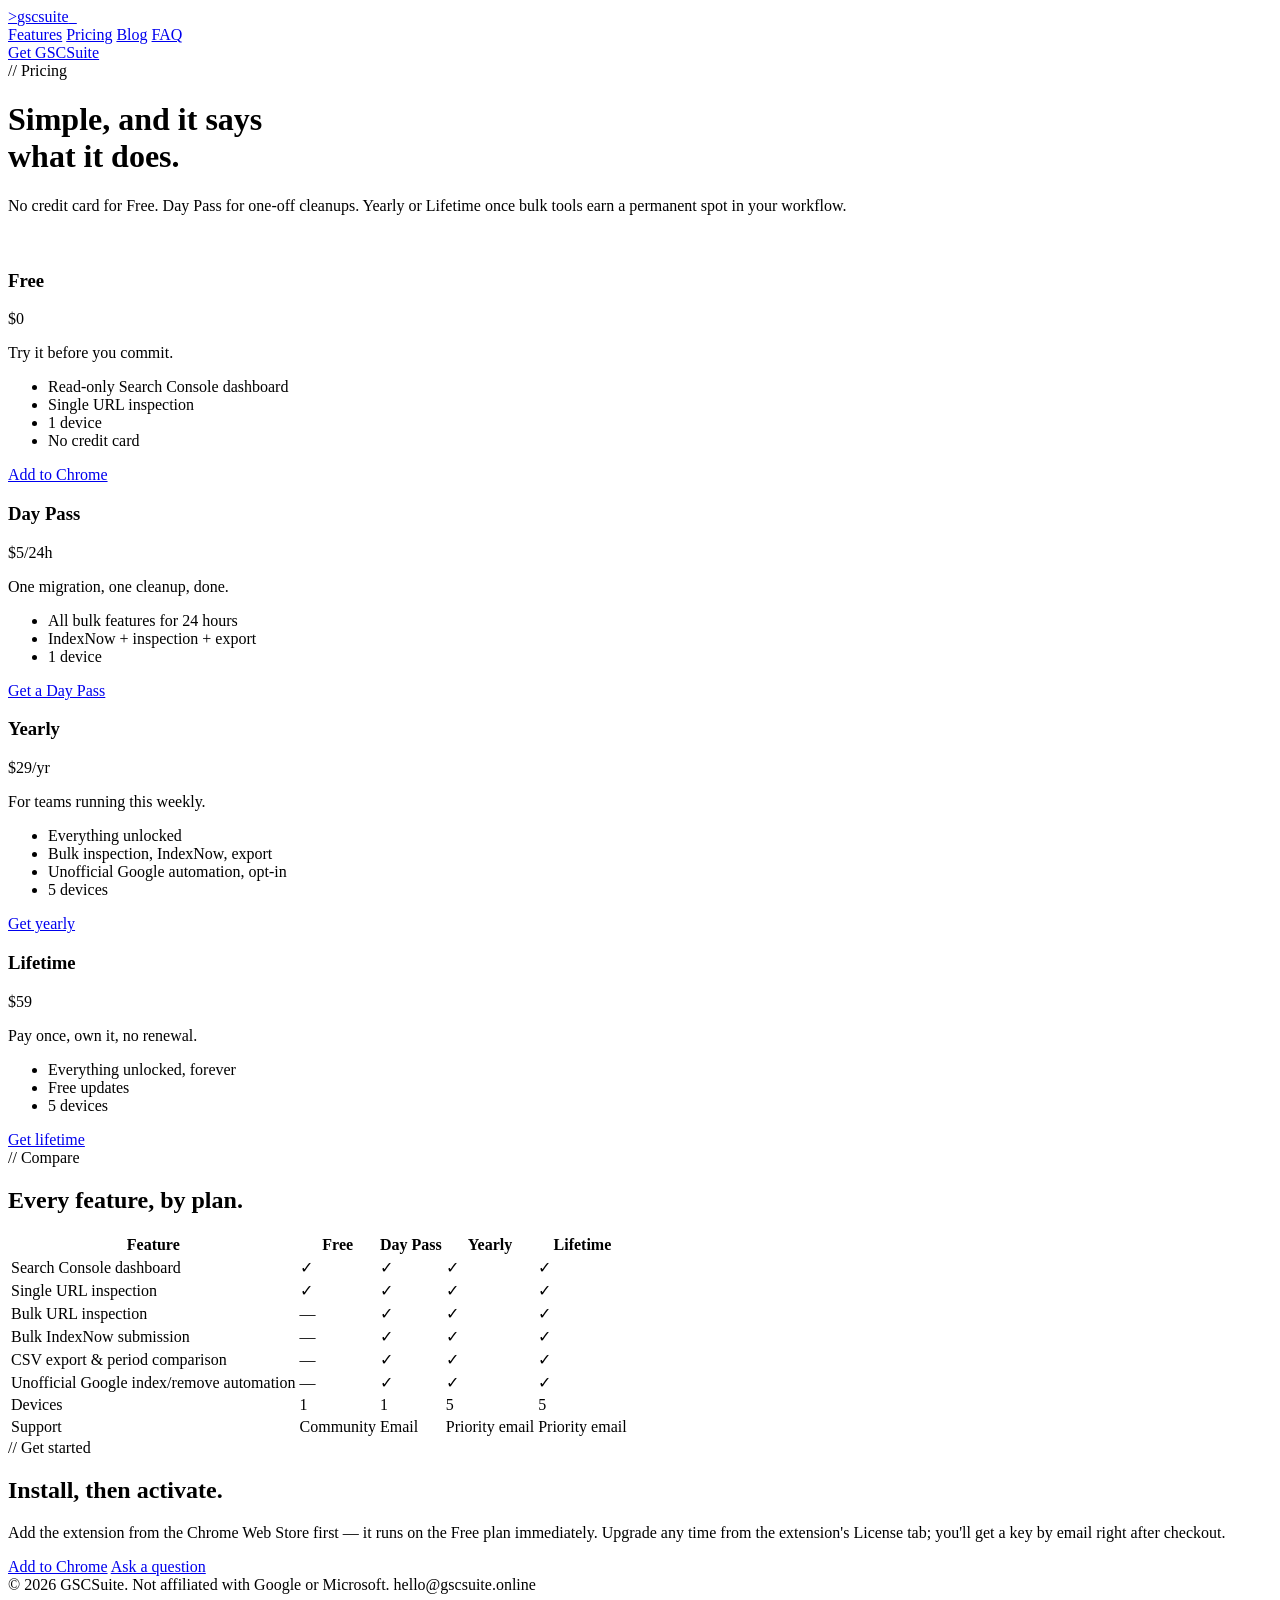
==== pricing.html @ ded8fa05 "Add files via upload" ====
<!DOCTYPE html>
<html lang="en">
<head>
<meta charset="UTF-8" />
<meta name="viewport" content="width=device-width, initial-scale=1" />
<title>Pricing — GSCSuite</title>
<meta name="description" content="Free tier, $29/yr, or $59 lifetime. 5 devices, no subscription lock-in on lifetime plans." />
<link rel="icon" href="/favicon.svg" type="image/svg+xml" />
<link rel="canonical" href="https://gscsuite.online/pricing.html" />
<link rel="stylesheet" href="/assets/site.css" />
</head>
<body>

<nav class="nav">
  <div class="wrap">
    <a href="/" class="logo"><span class="bracket">&gt;</span>gscsuite<span class="bracket">_</span></a>
    <div class="nav-links">
      <a href="/#features">Features</a>
      <a href="/pricing.html">Pricing</a>
      <a href="/blog/">Blog</a>
      <a href="/#faq">FAQ</a>
    </div>
    <a href="/pricing.html" class="nav-cta">Get GSCSuite</a>
  </div>
</nav>

<header class="hero" style="padding-bottom:20px;">
  <div class="wrap">
    <span class="eyebrow">// Pricing</span>
    <h1 style="max-width:16ch;">Simple, and it says what it does.</h1>
    <p class="lead">No credit card for Free. Day Pass for one-off cleanups. Yearly or Lifetime once bulk tools earn a permanent spot in your workflow.</p>
  </div>
</header>

<section style="padding-top:0;">
  <div class="wrap">
    <div class="pricing-grid" style="grid-template-columns: repeat(4, 1fr);">
      <div class="price-card">
        <h3>Free</h3>
        <div class="price-amount">$0</div>
        <p class="desc">Try it before you commit.</p>
        <ul class="price-list">
          <li>Read-only Search Console dashboard</li>
          <li>Single URL inspection</li>
          <li>1 device</li>
          <li>No credit card</li>
        </ul>
        <a href="#install" class="btn btn-ghost">Add to Chrome</a>
      </div>
      <div class="price-card">
        <h3>Day Pass</h3>
        <div class="price-amount">$5<span>/24h</span></div>
        <p class="desc">One migration, one cleanup, done.</p>
        <ul class="price-list">
          <li>All bulk features for 24 hours</li>
          <li>IndexNow + inspection + export</li>
          <li>1 device</li>
        </ul>
        <a href="#install" class="btn btn-ghost">Get a Day Pass</a>
      </div>
      <div class="price-card featured">
        <h3>Yearly</h3>
        <div class="price-amount">$29<span>/yr</span></div>
        <p class="desc">For teams running this weekly.</p>
        <ul class="price-list">
          <li>Everything unlocked</li>
          <li>Bulk inspection, IndexNow, export</li>
          <li>Unofficial Google automation, opt-in</li>
          <li>5 devices</li>
        </ul>
        <a href="#install" class="btn btn-primary">Get yearly</a>
      </div>
      <div class="price-card">
        <h3>Lifetime</h3>
        <div class="price-amount">$59</div>
        <p class="desc">Pay once, own it, no renewal.</p>
        <ul class="price-list">
          <li>Everything unlocked, forever</li>
          <li>Free updates</li>
          <li>5 devices</li>
        </ul>
        <a href="#install" class="btn btn-ghost">Get lifetime</a>
      </div>
    </div>
  </div>
</section>

<section>
  <div class="wrap">
    <div class="section-head">
      <span class="eyebrow">// Compare</span>
      <h2>Every feature, by plan.</h2>
    </div>
    <table class="compare-table">
      <thead><tr><th>Feature</th><th>Free</th><th>Day Pass</th><th>Yearly</th><th>Lifetime</th></tr></thead>
      <tbody>
        <tr><td>Search Console dashboard</td><td class="yes">✓</td><td class="yes">✓</td><td class="yes">✓</td><td class="yes">✓</td></tr>
        <tr><td>Single URL inspection</td><td class="yes">✓</td><td class="yes">✓</td><td class="yes">✓</td><td class="yes">✓</td></tr>
        <tr><td>Bulk URL inspection</td><td class="no">—</td><td class="yes">✓</td><td class="yes">✓</td><td class="yes">✓</td></tr>
        <tr><td>Bulk IndexNow submission</td><td class="no">—</td><td class="yes">✓</td><td class="yes">✓</td><td class="yes">✓</td></tr>
        <tr><td>CSV export &amp; period comparison</td><td class="no">—</td><td class="yes">✓</td><td class="yes">✓</td><td class="yes">✓</td></tr>
        <tr><td>Unofficial Google index/remove automation</td><td class="no">—</td><td class="yes">✓</td><td class="yes">✓</td><td class="yes">✓</td></tr>
        <tr><td>Devices</td><td>1</td><td>1</td><td>5</td><td>5</td></tr>
        <tr><td>Support</td><td>Community</td><td>Email</td><td>Priority email</td><td>Priority email</td></tr>
      </tbody>
    </table>
  </div>
</section>

<section id="install">
  <div class="wrap">
    <div class="section-head">
      <span class="eyebrow">// Get started</span>
      <h2>Install, then activate.</h2>
      <p>Add the extension from the Chrome Web Store first — it runs on the Free plan immediately. Upgrade any time from the extension's License tab; you'll get a key by email right after checkout.</p>
    </div>
    <div class="hero-ctas">
      <a href="#" class="btn btn-primary">Add to Chrome</a>
      <a href="mailto:hello@gscsuite.online" class="btn btn-ghost">Ask a question</a>
    </div>
  </div>
</section>

<footer>
  <div class="wrap">
    <div class="footer-bottom">
      <span>© 2026 GSCSuite. Not affiliated with Google or Microsoft.</span>
      <span>hello@gscsuite.online</span>
    </div>
  </div>
</footer>

<script src="/assets/site.js"></script>
</body>
</html>
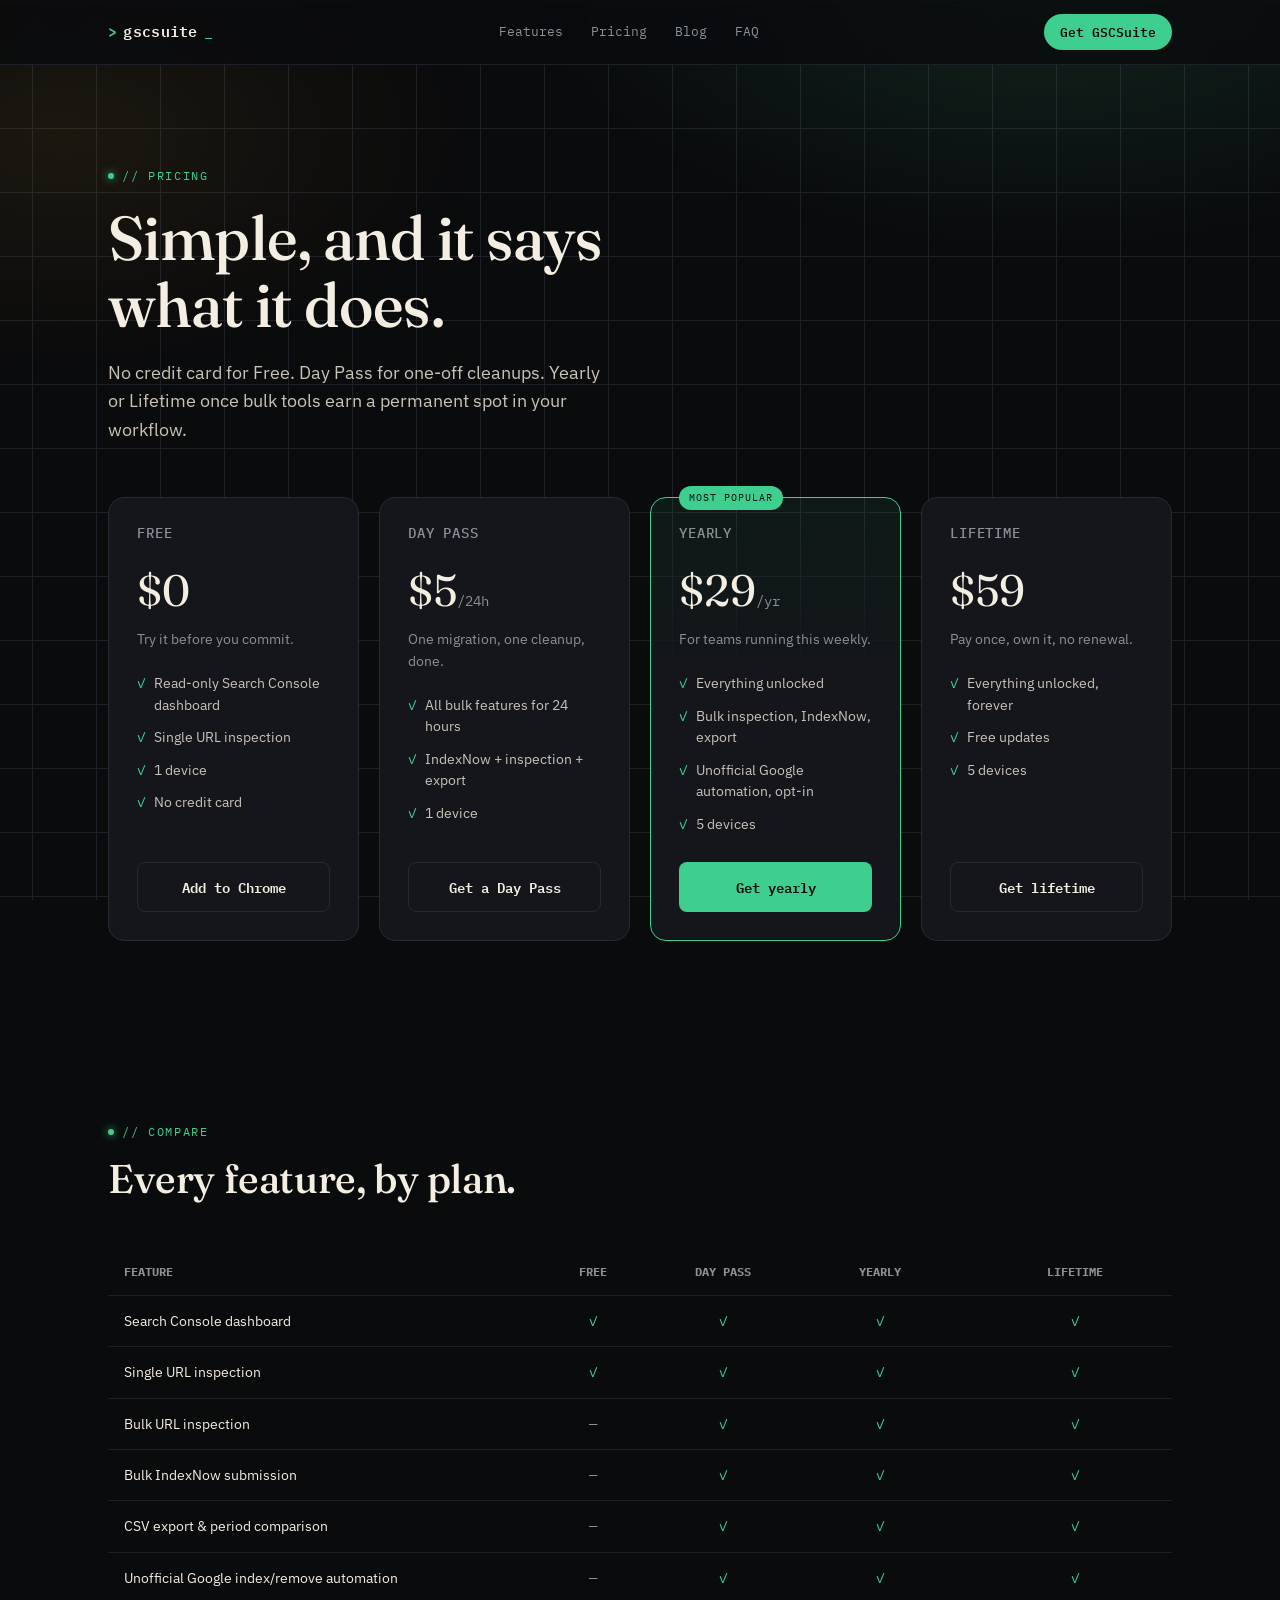
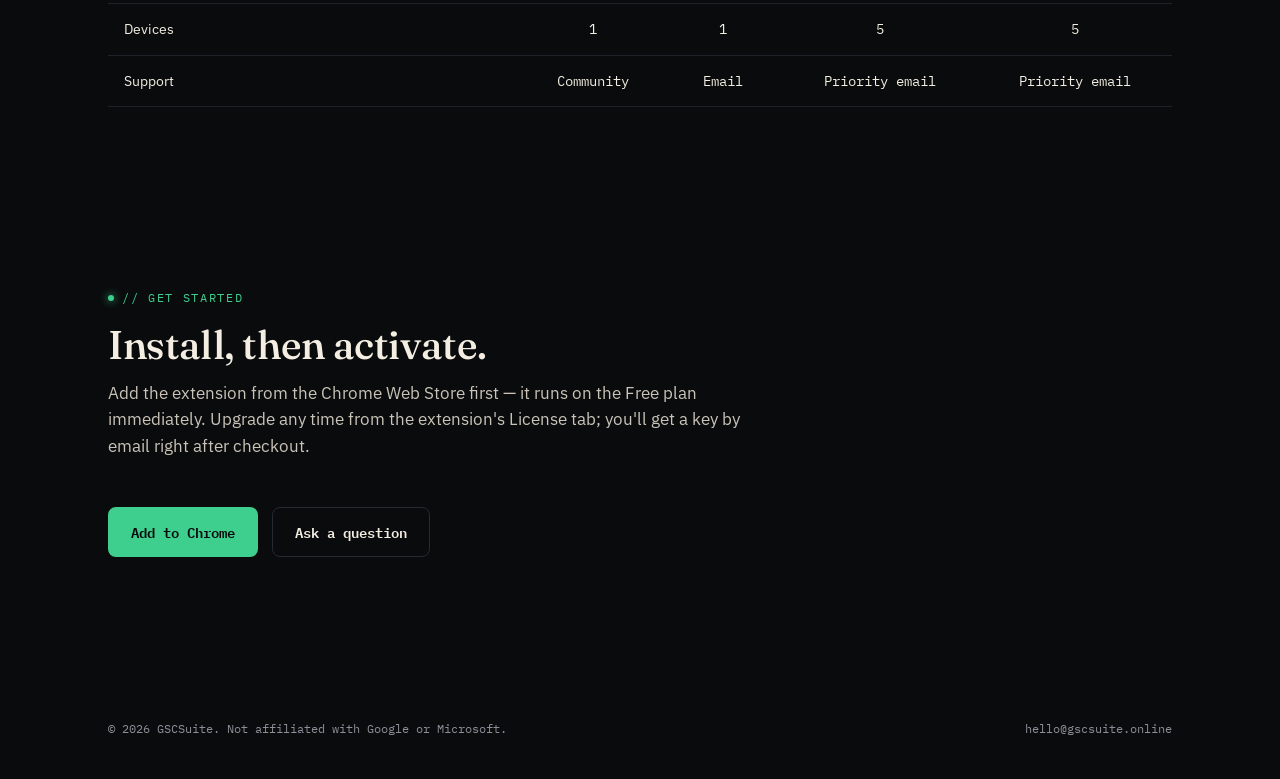
==== commit 3c15f37c: "Wire up live Stripe Payment Links on pricing page" ====
--- a/pricing.html
+++ b/pricing.html
@@ -56,7 +56,7 @@
           <li>IndexNow + inspection + export</li>
           <li>1 device</li>
         </ul>
-        <a href="#install" class="btn btn-ghost">Get a Day Pass</a>
+        <a href="https://buy.stripe.com/test_6oU14meqt6KbelLfqMaZi00" class="btn btn-ghost">Get a Day Pass</a>
       </div>
       <div class="price-card featured">
         <h3>Yearly</h3>
@@ -68,7 +68,7 @@
           <li>Unofficial Google automation, opt-in</li>
           <li>5 devices</li>
         </ul>
-        <a href="#install" class="btn btn-primary">Get yearly</a>
+        <a href="https://buy.stripe.com/test_14AeVcaadgKL1yZ0vSaZi01" class="btn btn-primary">Get yearly</a>
       </div>
       <div class="price-card">
         <h3>Lifetime</h3>
@@ -79,7 +79,7 @@
           <li>Free updates</li>
           <li>5 devices</li>
         </ul>
-        <a href="#install" class="btn btn-ghost">Get lifetime</a>
+        <a href="https://buy.stripe.com/test_8x27sK5TX1pR91r3I4aZi02" class="btn btn-ghost">Get lifetime</a>
       </div>
     </div>
   </div>
--- a/assets/site.css
+++ b/assets/site.css
@@ -0,0 +1,312 @@
+/* ==========================================================================
+   GSCSuite — design system
+   "Control room" aesthetic: diagnostic readouts, status ticks, schematic
+   grid texture. The visual language mirrors the product's core promise —
+   every claim is either a verified green tick or a flagged amber warning.
+   ========================================================================== */
+
+@import url('https://fonts.googleapis.com/css2?family=Fraunces:ital,opsz,wght@0,9..144,400;0,9..144,500;0,9..144,600;1,9..144,500&family=IBM+Plex+Mono:wght@400;500;600&family=IBM+Plex+Sans:wght@400;500;600;700&display=swap');
+
+:root {
+  --ink: #0a0b0d;
+  --ink-2: #0e1013;
+  --surface: #14161b;
+  --surface-2: #1b1e24;
+  --border: #262a31;
+  --border-soft: #1e2127;
+  --text: #f3ede2;
+  --text-dim: #c9c3b8;
+  --text-muted: #8b9098;
+  --green: #3ecf8e;
+  --green-dim: #2a8f63;
+  --amber: #f5a524;
+  --amber-dim: #b5791a;
+  --red: #ef5a5a;
+
+  --mono: 'IBM Plex Mono', ui-monospace, SFMono-Regular, Menlo, monospace;
+  --sans: 'IBM Plex Sans', -apple-system, sans-serif;
+  --serif: 'Fraunces', Georgia, serif;
+
+  --radius: 10px;
+  --radius-lg: 16px;
+  --container: 1120px;
+}
+
+* { box-sizing: border-box; margin: 0; padding: 0; }
+
+html { scroll-behavior: smooth; }
+
+body {
+  background: var(--ink);
+  color: var(--text);
+  font-family: var(--sans);
+  font-size: 16px;
+  line-height: 1.6;
+  -webkit-font-smoothing: antialiased;
+  background-image:
+    linear-gradient(var(--border-soft) 1px, transparent 1px),
+    linear-gradient(90deg, var(--border-soft) 1px, transparent 1px);
+  background-size: 64px 64px;
+  background-position: center top;
+  background-attachment: fixed;
+}
+
+body::before {
+  content: "";
+  position: fixed;
+  inset: 0;
+  pointer-events: none;
+  z-index: 0;
+  background:
+    radial-gradient(ellipse 900px 500px at 82% -5%, rgba(62, 207, 142, 0.14), transparent 60%),
+    radial-gradient(ellipse 700px 400px at 5% 15%, rgba(245, 165, 36, 0.08), transparent 60%);
+}
+
+.wrap { max-width: var(--container); margin: 0 auto; padding: 0 28px; position: relative; z-index: 1; }
+
+a { color: inherit; text-decoration: none; }
+
+img, svg { display: block; max-width: 100%; }
+
+h1, h2, h3, h4 { font-family: var(--serif); font-weight: 500; line-height: 1.08; letter-spacing: -0.01em; }
+
+.eyebrow {
+  font-family: var(--mono);
+  font-size: 12px;
+  letter-spacing: 0.14em;
+  text-transform: uppercase;
+  color: var(--green);
+  display: inline-flex;
+  align-items: center;
+  gap: 8px;
+}
+.eyebrow.amber { color: var(--amber); }
+.eyebrow::before {
+  content: "";
+  width: 6px; height: 6px;
+  border-radius: 50%;
+  background: currentColor;
+  box-shadow: 0 0 8px currentColor;
+}
+
+/* ---------- nav ---------- */
+.nav {
+  position: sticky; top: 0; z-index: 50;
+  backdrop-filter: blur(10px);
+  background: rgba(10, 11, 13, 0.78);
+  border-bottom: 1px solid var(--border-soft);
+}
+.nav .wrap { display: flex; align-items: center; justify-content: space-between; height: 64px; }
+.logo { font-family: var(--mono); font-weight: 600; font-size: 15px; letter-spacing: 0.02em; display: flex; align-items: center; gap: 6px; }
+.logo .bracket { color: var(--green); }
+.nav-links { display: flex; gap: 28px; font-family: var(--mono); font-size: 13px; color: var(--text-muted); }
+.nav-links a:hover { color: var(--text); }
+.nav-cta {
+  font-family: var(--mono); font-size: 13px; font-weight: 600;
+  background: var(--green); color: var(--ink);
+  padding: 8px 16px; border-radius: 999px;
+}
+.nav-cta:hover { background: #56dba1; }
+.nav-toggle { display: none; }
+
+/* ---------- buttons ---------- */
+.btn {
+  display: inline-flex; align-items: center; gap: 8px;
+  font-family: var(--mono); font-size: 14px; font-weight: 600;
+  padding: 13px 22px; border-radius: 8px;
+  border: 1px solid transparent;
+  cursor: pointer;
+}
+.btn-primary { background: var(--green); color: var(--ink); }
+.btn-primary:hover { background: #56dba1; }
+.btn-ghost { border-color: var(--border); color: var(--text); }
+.btn-ghost:hover { border-color: var(--text-muted); }
+
+/* ---------- hero ---------- */
+.hero { padding: 96px 0 72px; }
+.hero-grid { display: grid; grid-template-columns: 1.05fr 0.95fr; gap: 56px; align-items: center; }
+.hero h1 { font-size: clamp(38px, 5vw, 62px); margin: 18px 0 20px; }
+.hero h1 em { font-style: normal; color: var(--green); }
+.hero p.lead { font-size: 18px; color: var(--text-dim); max-width: 46ch; margin-bottom: 32px; }
+.hero-ctas { display: flex; gap: 14px; flex-wrap: wrap; margin-bottom: 18px; }
+.hero-note { font-family: var(--mono); font-size: 12px; color: var(--text-muted); }
+
+/* status readout panel */
+.readout {
+  background: var(--surface);
+  border: 1px solid var(--border);
+  border-radius: var(--radius-lg);
+  overflow: hidden;
+  box-shadow: 0 30px 80px -30px rgba(0,0,0,0.6);
+}
+.readout-head {
+  display: flex; align-items: center; gap: 8px;
+  padding: 12px 16px;
+  border-bottom: 1px solid var(--border);
+  font-family: var(--mono); font-size: 11px; color: var(--text-muted);
+}
+.readout-head .dot { width: 8px; height: 8px; border-radius: 50%; background: var(--border); }
+.readout-body { padding: 6px 0; }
+.readout-row {
+  display: flex; align-items: center; gap: 10px;
+  padding: 11px 18px;
+  font-family: var(--mono); font-size: 12.5px;
+  border-left: 2px solid transparent;
+  opacity: 0;
+  animation: rowIn 0.5s ease forwards;
+}
+.readout-row.ok { border-left-color: var(--green); }
+.readout-row.warn { border-left-color: var(--amber); }
+.readout-row .tag { color: var(--text-muted); flex: 1; }
+.readout-row .status { font-weight: 600; }
+.readout-row.ok .status { color: var(--green); }
+.readout-row.warn .status { color: var(--amber); }
+.readout-row .ms { color: var(--text-muted); font-size: 11px; }
+.readout-row:nth-child(1){animation-delay:.1s} .readout-row:nth-child(2){animation-delay:.25s}
+.readout-row:nth-child(3){animation-delay:.4s} .readout-row:nth-child(4){animation-delay:.55s}
+.readout-row:nth-child(5){animation-delay:.7s} .readout-row:nth-child(6){animation-delay:.85s}
+@keyframes rowIn { from { opacity: 0; transform: translateX(-6px);} to { opacity:1; transform:none; } }
+.readout-cursor { padding: 10px 18px; font-family: var(--mono); font-size: 12.5px; color: var(--text-muted); }
+.readout-cursor::after { content: "_"; animation: blink 1s step-start infinite; color: var(--green); }
+@keyframes blink { 50% { opacity: 0; } }
+
+/* ---------- sections ---------- */
+section { padding: 88px 0; position: relative; }
+.section-head { max-width: 640px; margin-bottom: 48px; }
+.section-head h2 { font-size: clamp(28px, 3.4vw, 40px); margin-top: 14px; }
+.section-head p { color: var(--text-dim); margin-top: 14px; font-size: 16.5px; }
+
+.divider { height: 1px; background: linear-gradient(90deg, transparent, var(--border), transparent); }
+
+/* thesis / pull-quote */
+.thesis {
+  border-top: 1px solid var(--border-soft);
+  border-bottom: 1px solid var(--border-soft);
+}
+.thesis blockquote {
+  font-family: var(--serif); font-style: italic;
+  font-size: clamp(24px, 3.2vw, 34px);
+  line-height: 1.35; color: var(--text);
+  max-width: 780px;
+}
+.thesis cite { display: block; margin-top: 22px; font-family: var(--mono); font-size: 13px; color: var(--text-muted); font-style: normal; }
+
+/* trust split: official vs unofficial */
+.trust-grid { display: grid; grid-template-columns: 1fr 1fr; gap: 20px; }
+.trust-col { border: 1px solid var(--border); border-radius: var(--radius-lg); padding: 26px; background: var(--surface); }
+.trust-col.official { border-top: 3px solid var(--green); }
+.trust-col.unofficial { border-top: 3px solid var(--amber); }
+.trust-col h3 { font-family: var(--mono); text-transform: uppercase; font-size: 14px; letter-spacing: 0.06em; margin-bottom: 4px; }
+.trust-col.official h3 { color: var(--green); }
+.trust-col.unofficial h3 { color: var(--amber); }
+.trust-col .sub { font-size: 13px; color: var(--text-muted); margin-bottom: 22px; }
+.trust-item { display: flex; gap: 12px; padding: 14px 0; border-top: 1px solid var(--border-soft); }
+.trust-item:first-of-type { border-top: none; }
+.trust-item .name { font-weight: 600; font-size: 14.5px; }
+.trust-item .desc { color: var(--text-muted); font-size: 13.5px; margin-top: 3px; }
+.trust-item .mark { font-family: var(--mono); font-size: 13px; flex-shrink: 0; width: 20px; }
+.trust-col.official .mark { color: var(--green); }
+.trust-col.unofficial .mark { color: var(--amber); }
+
+/* how it works */
+.steps { display: grid; grid-template-columns: repeat(4, 1fr); gap: 24px; counter-reset: step; }
+.step { position: relative; padding-top: 44px; }
+.step::before {
+  counter-increment: step; content: counter(step, decimal-leading-zero);
+  font-family: var(--mono); font-size: 13px; color: var(--green);
+  position: absolute; top: 0; left: 0;
+}
+.step::after { content: ""; position: absolute; top: 8px; left: 34px; right: -24px; height: 1px; background: var(--border); }
+.step:last-child::after { display: none; }
+.step h4 { font-size: 18px; margin-bottom: 8px; }
+.step p { color: var(--text-muted); font-size: 14px; }
+
+/* pricing */
+.pricing-grid { display: grid; grid-template-columns: repeat(3, 1fr); gap: 20px; }
+.price-card { border: 1px solid var(--border); border-radius: var(--radius-lg); padding: 28px; background: var(--surface); display: flex; flex-direction: column; }
+.price-card.featured { border-color: var(--green); background: linear-gradient(180deg, rgba(62,207,142,0.08), var(--surface) 40%); position: relative; }
+.price-card.featured::before {
+  content: "MOST POPULAR"; font-family: var(--mono); font-size: 10px; letter-spacing: 0.1em;
+  background: var(--green); color: var(--ink); padding: 4px 10px; border-radius: 999px;
+  position: absolute; top: -12px; left: 28px;
+}
+.price-card h3 { font-family: var(--mono); font-size: 14px; text-transform: uppercase; letter-spacing: 0.06em; color: var(--text-muted); margin-bottom: 14px; }
+.price-amount { font-family: var(--serif); font-size: 44px; margin-bottom: 4px; }
+.price-amount span { font-family: var(--mono); font-size: 14px; color: var(--text-muted); }
+.price-card .desc { color: var(--text-muted); font-size: 13.5px; margin-bottom: 22px; }
+.price-list { list-style: none; display: flex; flex-direction: column; gap: 11px; margin-bottom: 26px; flex: 1; }
+.price-list li { font-size: 13.5px; color: var(--text-dim); display: flex; gap: 9px; }
+.price-list li::before { content: "✓"; color: var(--green); font-family: var(--mono); }
+.price-card .btn { justify-content: center; }
+
+/* faq */
+.faq-item { border-bottom: 1px solid var(--border-soft); }
+.faq-q {
+  display: flex; align-items: center; justify-content: space-between;
+  padding: 22px 0; cursor: pointer; font-size: 16.5px; font-weight: 500;
+}
+.faq-q .plus { font-family: var(--mono); color: var(--green); transition: transform 0.25s ease; }
+.faq-item.open .plus { transform: rotate(45deg); }
+.faq-a { max-height: 0; overflow: hidden; transition: max-height 0.3s ease; color: var(--text-muted); font-size: 14.5px; line-height: 1.7; }
+.faq-a-inner { padding-bottom: 22px; max-width: 70ch; }
+
+/* footer cta band */
+.cta-band {
+  border-top: 1px solid var(--border-soft);
+  border-bottom: 1px solid var(--border-soft);
+  text-align: center; padding: 90px 0;
+}
+.cta-band h2 { font-size: clamp(30px, 4vw, 46px); margin-bottom: 18px; }
+.cta-band p { color: var(--text-muted); margin-bottom: 32px; }
+.cta-band .hero-ctas { justify-content: center; }
+
+footer { padding: 56px 0 40px; }
+.footer-grid { display: flex; justify-content: space-between; flex-wrap: wrap; gap: 32px; margin-bottom: 40px; }
+.footer-links { display: flex; gap: 48px; }
+.footer-col h5 { font-family: var(--mono); font-size: 12px; text-transform: uppercase; letter-spacing: 0.08em; color: var(--text-muted); margin-bottom: 14px; }
+.footer-col a { display: block; font-size: 13.5px; color: var(--text-dim); margin-bottom: 10px; }
+.footer-col a:hover { color: var(--text); }
+.footer-bottom { display: flex; justify-content: space-between; font-family: var(--mono); font-size: 12px; color: var(--text-muted); flex-wrap: wrap; gap: 10px; }
+
+/* blog */
+.blog-list { display: flex; flex-direction: column; }
+.blog-item { display: grid; grid-template-columns: 140px 1fr; gap: 24px; padding: 28px 0; border-top: 1px solid var(--border-soft); }
+.blog-item:first-child { border-top: none; }
+.blog-item time { font-family: var(--mono); font-size: 12px; color: var(--text-muted); }
+.blog-item h3 { font-size: 21px; margin-bottom: 8px; }
+.blog-item p { color: var(--text-muted); font-size: 14.5px; }
+.blog-item .tag { font-family: var(--mono); font-size: 11px; color: var(--green); margin-top: 10px; display: inline-block; }
+
+.article { max-width: 720px; margin: 0 auto; padding: 64px 28px 100px; }
+.article .eyebrow { margin-bottom: 18px; }
+.article h1 { font-size: clamp(32px, 5vw, 46px); margin-bottom: 18px; }
+.article .meta { font-family: var(--mono); font-size: 12.5px; color: var(--text-muted); margin-bottom: 44px; }
+.article h2 { font-size: 26px; margin: 42px 0 16px; }
+.article h3 { font-size: 20px; margin: 32px 0 12px; }
+.article p { color: var(--text-dim); margin-bottom: 18px; font-size: 16px; }
+.article ul, .article ol { color: var(--text-dim); margin: 0 0 18px 22px; }
+.article li { margin-bottom: 8px; }
+.article code { font-family: var(--mono); background: var(--surface-2); padding: 2px 6px; border-radius: 4px; font-size: 0.9em; }
+.article pre { background: var(--surface); border: 1px solid var(--border); border-radius: 10px; padding: 18px; overflow-x: auto; margin-bottom: 20px; }
+.article pre code { background: none; padding: 0; }
+.article blockquote { border-left: 3px solid var(--green); padding-left: 20px; font-style: italic; color: var(--text); margin: 24px 0; }
+.article table { width: 100%; border-collapse: collapse; margin-bottom: 24px; font-size: 14px; }
+.article th, .article td { text-align: left; padding: 10px 12px; border-bottom: 1px solid var(--border-soft); }
+.article th { font-family: var(--mono); font-size: 11px; text-transform: uppercase; color: var(--text-muted); }
+
+/* comparison table (pricing page) */
+.compare-table { width: 100%; border-collapse: collapse; }
+.compare-table th, .compare-table td { padding: 14px 16px; border-bottom: 1px solid var(--border-soft); font-size: 14px; text-align: center; }
+.compare-table th:first-child, .compare-table td:first-child { text-align: left; }
+.compare-table thead th { font-family: var(--mono); font-size: 12px; color: var(--text-muted); text-transform: uppercase; }
+.compare-table td:not(:first-child) { font-family: var(--mono); }
+.compare-table .yes { color: var(--green); }
+.compare-table .no { color: var(--text-muted); }
+
+@media (max-width: 860px) {
+  .hero-grid { grid-template-columns: 1fr; }
+  .trust-grid, .pricing-grid { grid-template-columns: 1fr; }
+  .steps { grid-template-columns: 1fr 1fr; }
+  .nav-links { display: none; }
+  .blog-item { grid-template-columns: 1fr; }
+}
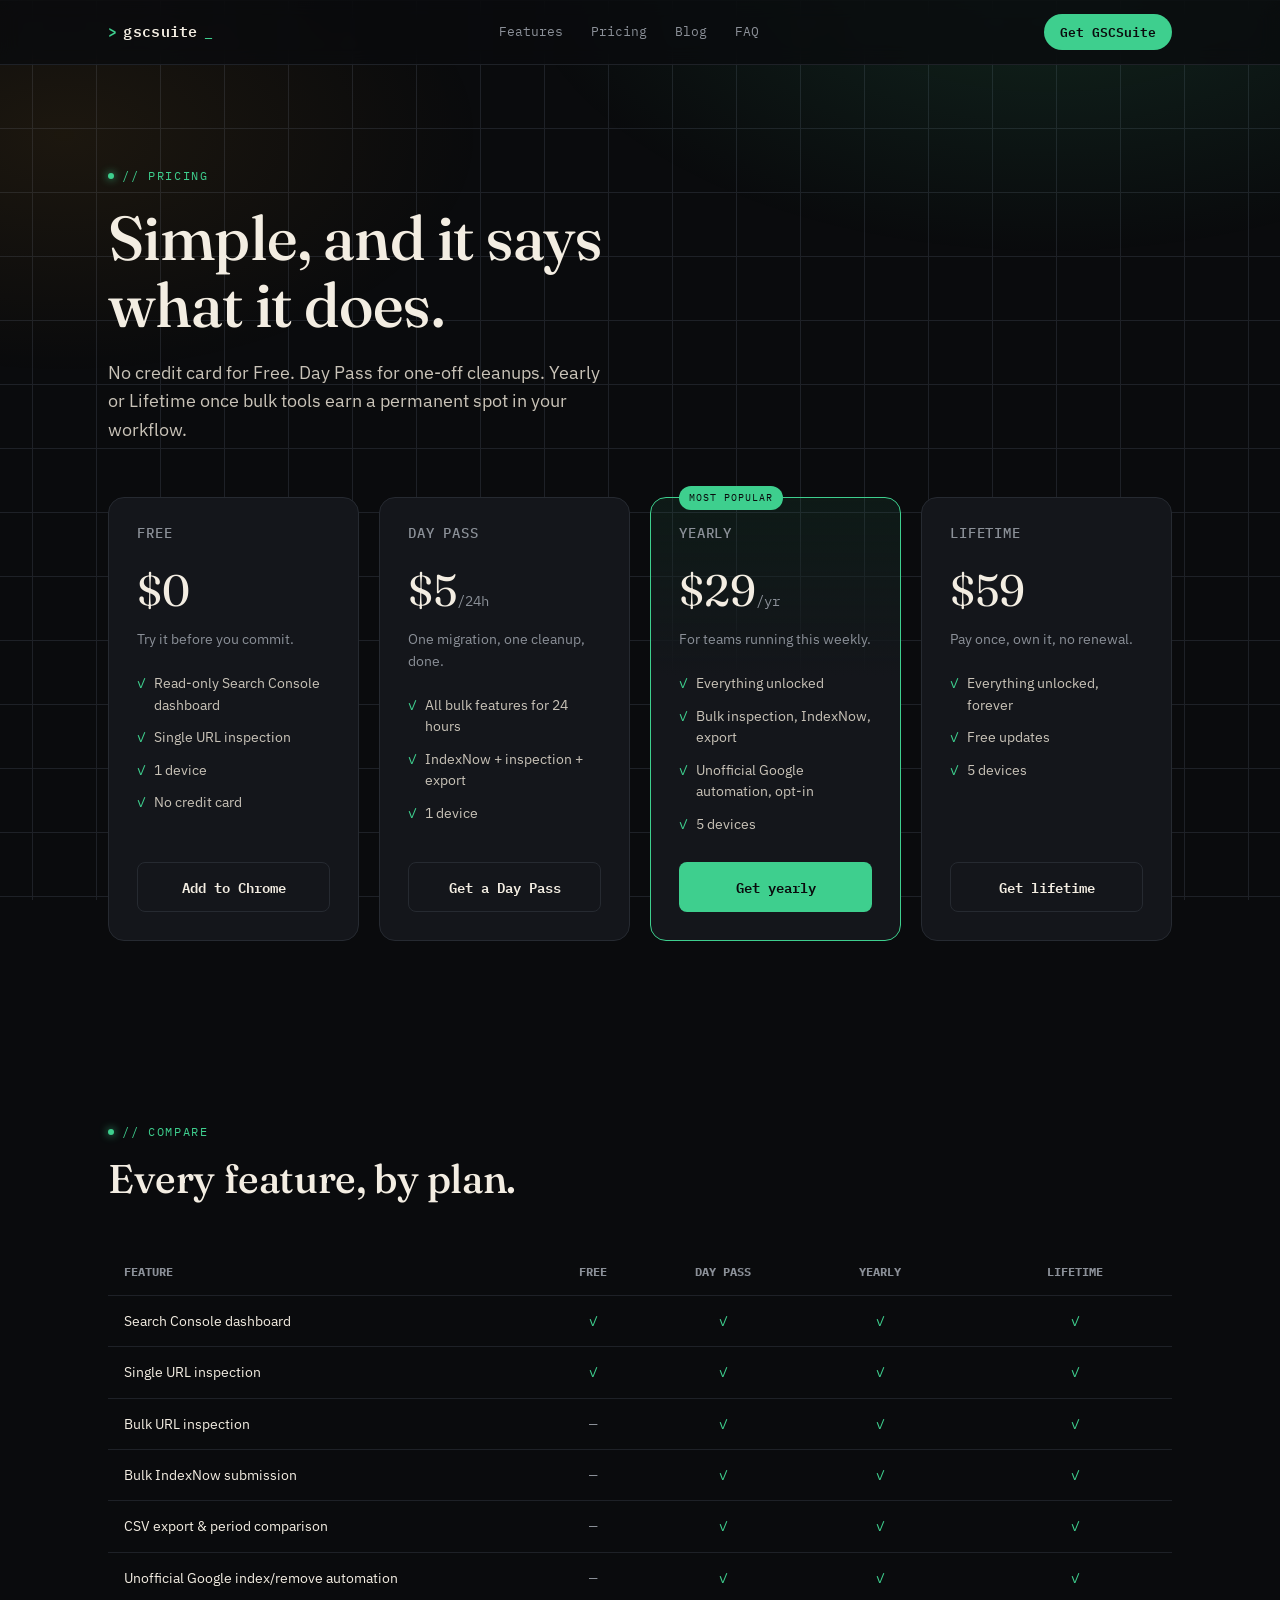
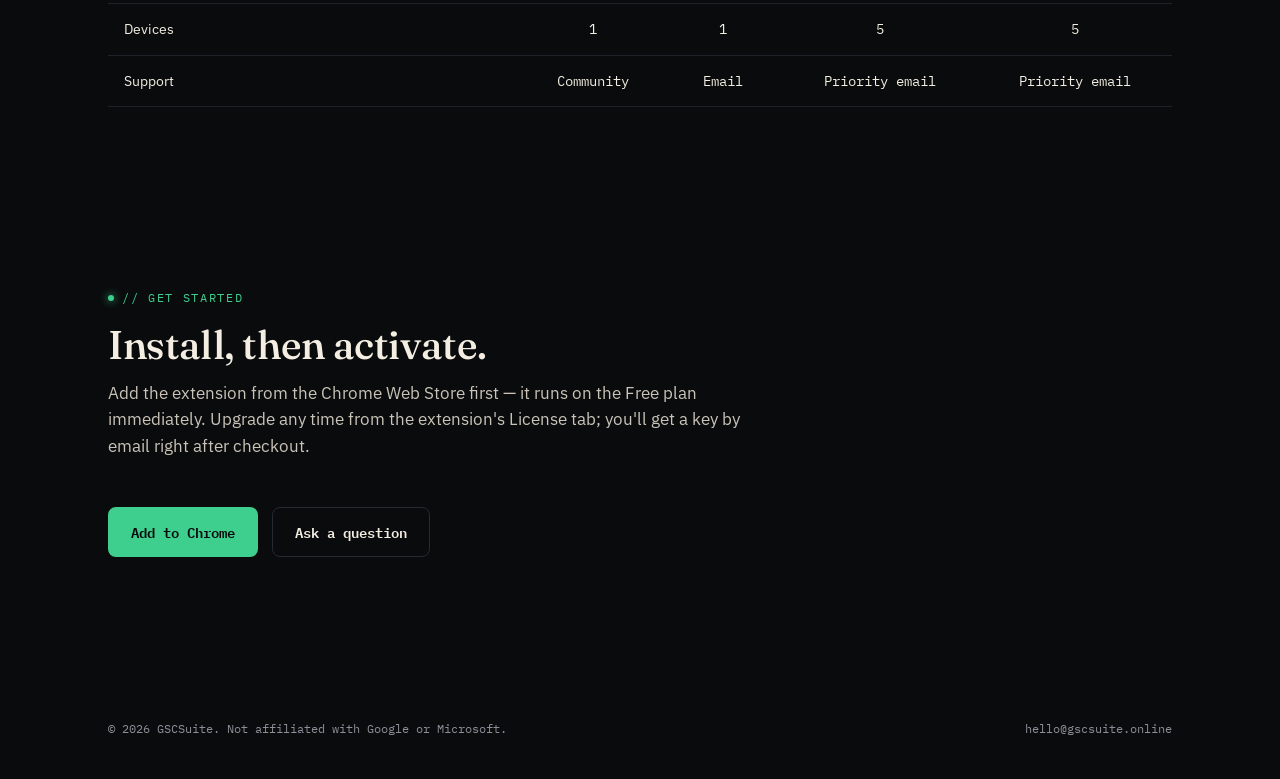
==== commit f851860c: "Wire up live Stripe Payment Links on pricing page" ====
--- a/pricing.html
+++ b/pricing.html
@@ -56,7 +56,7 @@
           <li>IndexNow + inspection + export</li>
           <li>1 device</li>
         </ul>
-        <a href="https://buy.stripe.com/test_6oU14meqt6KbelLfqMaZi00" class="btn btn-ghost">Get a Day Pass</a>
+        <a href="https://buy.stripe.com/14A6oG5TX6KbfpPbawaZi0e" class="btn btn-ghost">Get a Day Pass</a>
       </div>
       <div class="price-card featured">
         <h3>Yearly</h3>
@@ -68,7 +68,7 @@
           <li>Unofficial Google automation, opt-in</li>
           <li>5 devices</li>
         </ul>
-        <a href="https://buy.stripe.com/test_14AeVcaadgKL1yZ0vSaZi01" class="btn btn-primary">Get yearly</a>
+        <a href="https://buy.stripe.com/eVq3cu9690lN4Lb1zWaZi0f" class="btn btn-primary">Get yearly</a>
       </div>
       <div class="price-card">
         <h3>Lifetime</h3>
@@ -79,7 +79,7 @@
           <li>Free updates</li>
           <li>5 devices</li>
         </ul>
-        <a href="https://buy.stripe.com/test_8x27sK5TX1pR91r3I4aZi02" class="btn btn-ghost">Get lifetime</a>
+        <a href="https://buy.stripe.com/9B6eVcgyB70fcdD92oaZi0g" class="btn btn-ghost">Get lifetime</a>
       </div>
     </div>
   </div>
